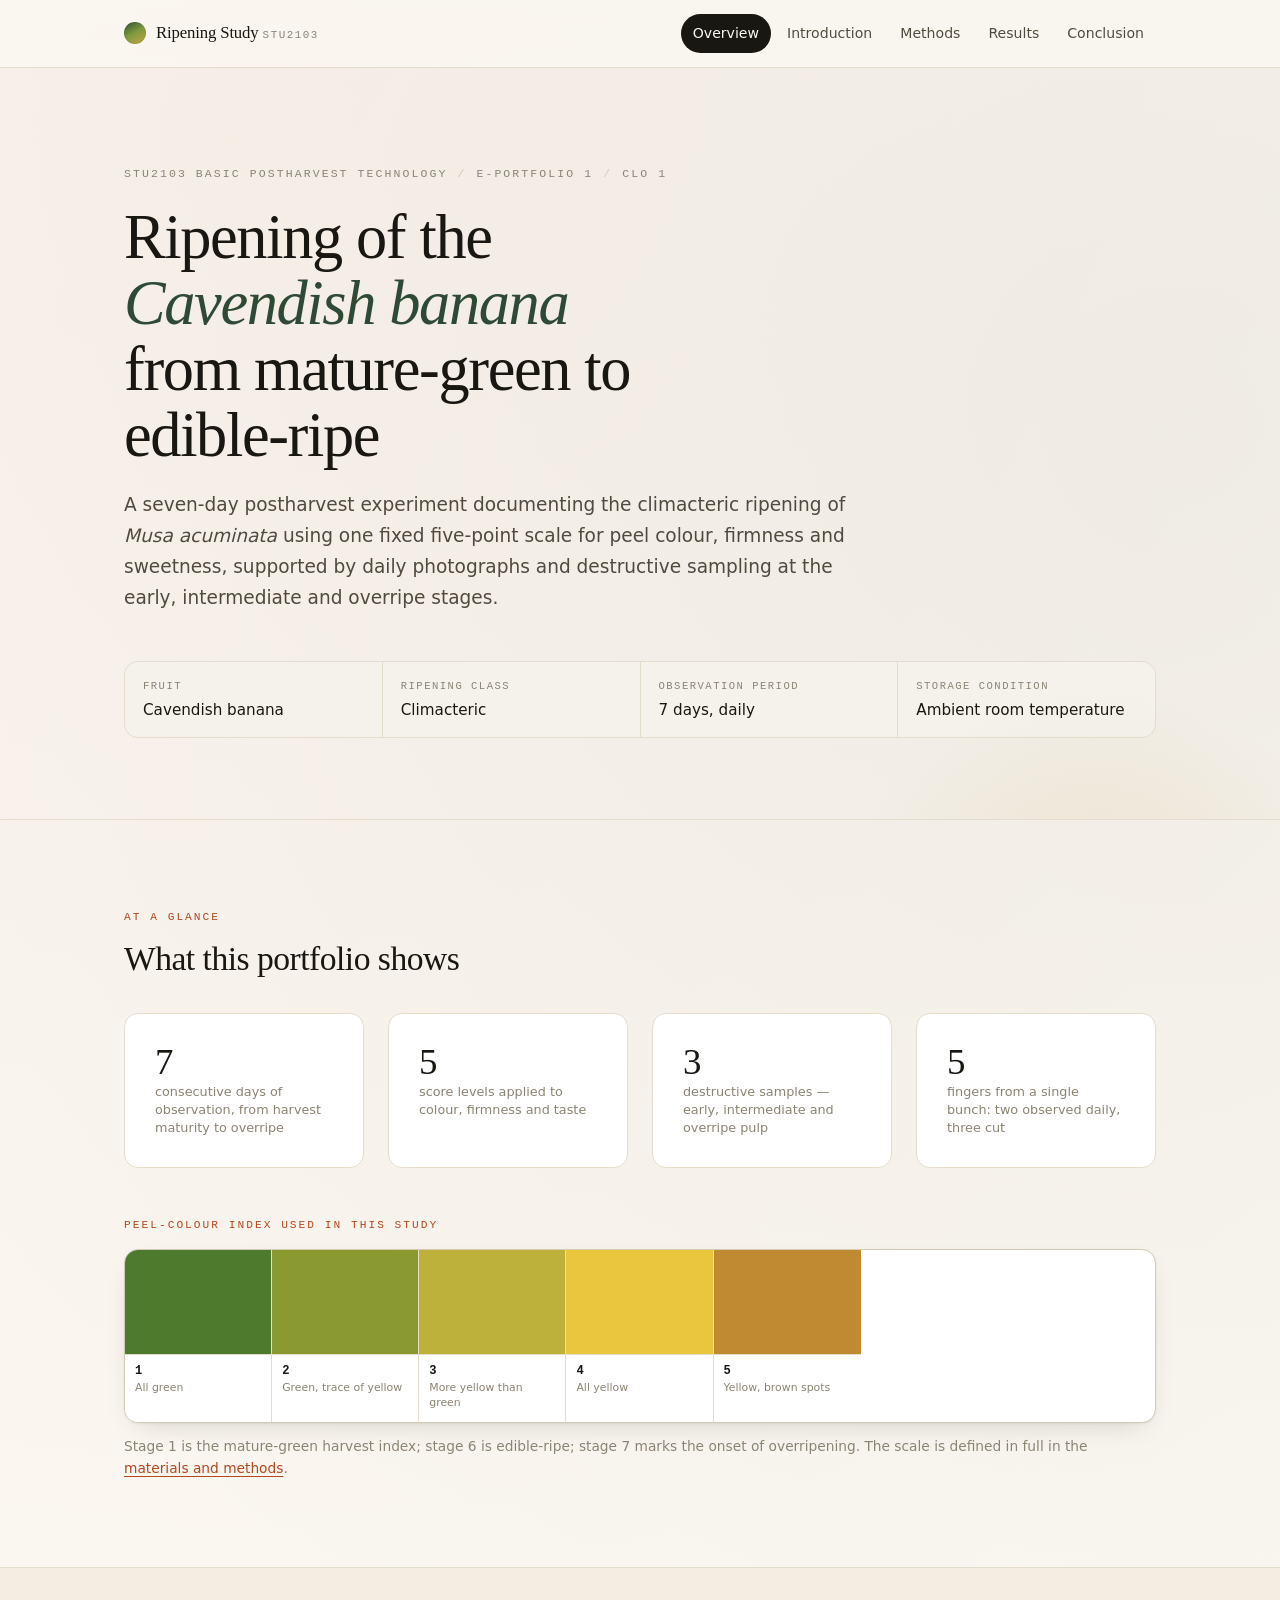
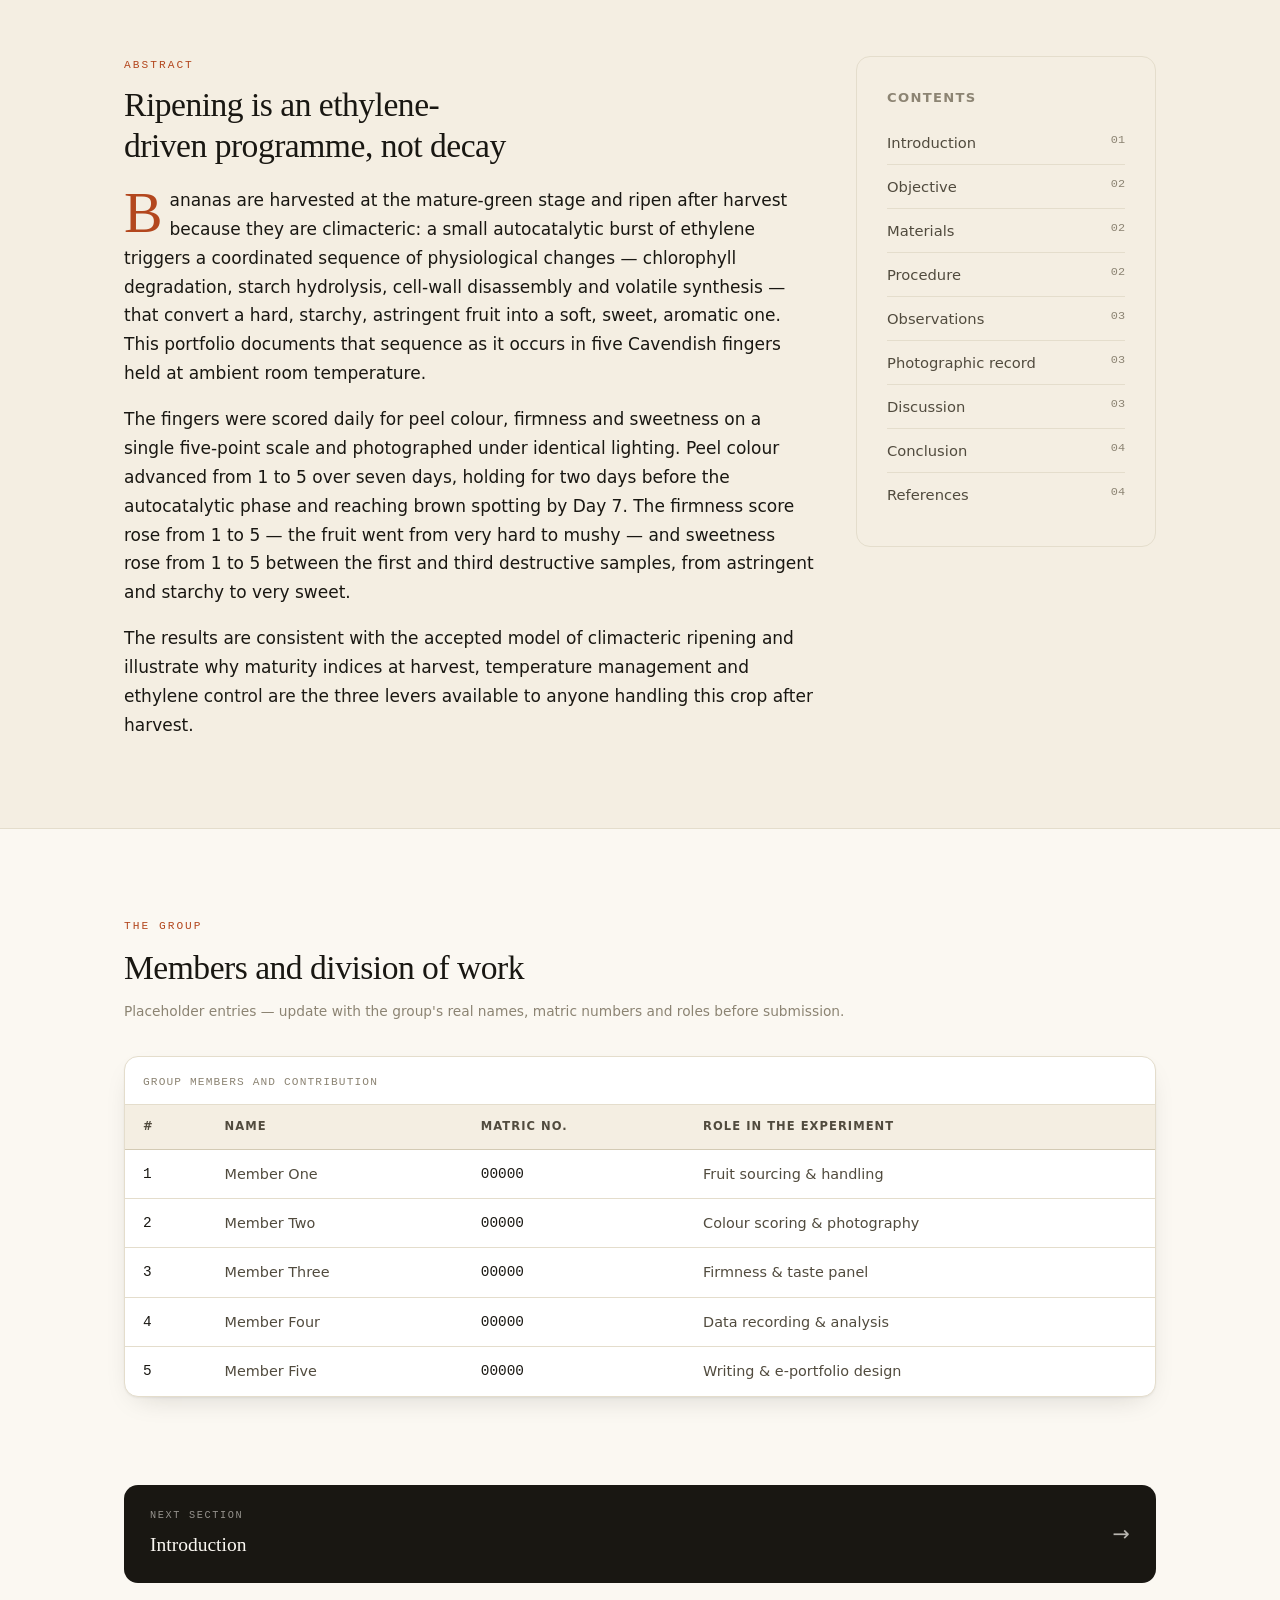
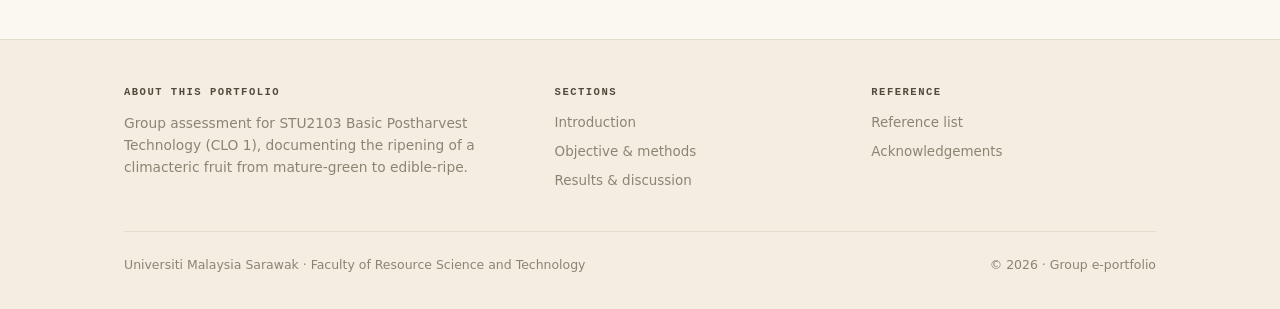
==== index.html @ 0355a532 "first commit" ====
<!DOCTYPE html>
<html lang="en">
<head>
  <meta charset="utf-8">
  <meta name="viewport" content="width=device-width, initial-scale=1">
  <title>Ripening of the Cavendish banana · STU2103 E-Portfolio</title>
  <meta name="description" content="E-Portfolio documenting the ripening of a climacteric fruit from mature-green to edible-ripe, STU2103 Basic Postharvest Technology.">

  <!-- Favicon (small inline illustration — safe to delete) -->
  <link rel="icon" href="assets/img/favicon.svg" type="image/svg+xml">

  <!-- Shared stylesheet. All colours/fonts are variables at the top of the file. -->
  <link rel="stylesheet" href="assets/css/style.css">
</head>

<!-- data-page="home" tells site.js which nav link to highlight -->
<body data-page="home">

  <!-- ======================================================================
       NAVIGATION — copy this block identically to every page.
       Only the <body data-page="..."> value changes per page.
       ==================================================================== -->
  <nav class="nav" aria-label="Main">
    <div class="nav__inner">
      <a class="brand" href="index.html">
        <span class="brand__mark" aria-hidden="true"></span>
        <span>Ripening Study <span class="brand__code">STU2103</span></span>
      </a>

      <button class="nav__toggle" type="button" aria-label="Toggle menu" aria-expanded="false">
        <span></span><span></span><span></span>
      </button>

      <ul class="nav__links">
        <li><a href="index.html"        data-page="home">Overview</a></li>
        <li><a href="introduction.html" data-page="introduction">Introduction</a></li>
        <li><a href="methods.html"      data-page="methods">Methods</a></li>
        <li><a href="results.html"      data-page="results">Results</a></li>
        <li><a href="conclusion.html"   data-page="conclusion">Conclusion</a></li>
      </ul>
    </div>
  </nav>

  <!-- ======================================================================
       HERO
       ==================================================================== -->
  <header class="hero">
    <div class="wrap">
      <p class="kicker">
        STU2103 Basic Postharvest Technology
        <span class="kicker__sep">/</span> E-Portfolio 1
        <span class="kicker__sep">/</span> CLO 1
      </p>

      <h1 class="display">
        Ripening of the <em>Cavendish banana</em> from
        <span style="white-space:nowrap">mature-green</span> to edible-ripe
      </h1>

      <p class="lede">
        A seven-day postharvest experiment documenting the climacteric ripening of
        <span class="sci" data-fill="fruit.scientific">Musa acuminata</span> using one fixed
        five-point scale for peel colour, firmness and sweetness, supported by daily photographs
        and destructive sampling at the early, intermediate and overripe stages.
      </p>

      <!-- Key facts. Values annotated with data-fill are pulled from data.js -->
      <dl class="meta-grid">
        <div>
          <dt>Fruit</dt>
          <dd data-fill="fruit.common">Cavendish banana</dd>
        </div>
        <div>
          <dt>Ripening class</dt>
          <dd data-fill="fruit.ripeningClass">Climacteric</dd>
        </div>
        <div>
          <dt>Observation period</dt>
          <dd><span data-fill="fruit.durationDays">7</span> days, daily</dd>
        </div>
        <div>
          <dt>Storage condition</dt>
          <dd data-fill="fruit.storage">Ambient room temperature</dd>
        </div>
      </dl>
    </div>
  </header>

  <main>

    <!-- ====================================================================
         AT A GLANCE
         ================================================================== -->
    <section class="section">
      <div class="wrap">
        <div class="section-head">
          <p class="eyebrow">At a glance</p>
          <h2 class="h2">What this portfolio shows</h2>
        </div>

        <div class="grid grid--4">
          <div class="card card--flat stat">
            <span class="stat__value" data-fill="fruit.durationDays">7</span>
            <span class="stat__label">consecutive days of observation, from harvest maturity to overripe</span>
          </div>
          <div class="card card--flat stat">
            <span class="stat__value">5</span>
            <span class="stat__label">score levels applied to colour, firmness and taste</span>
          </div>
          <div class="card card--flat stat">
            <span class="stat__value">3</span>
            <span class="stat__label">destructive samples — early, intermediate and overripe pulp</span>
          </div>
          <div class="card card--flat stat">
            <span class="stat__value">5</span>
            <span class="stat__label">fingers from a single bunch: two observed daily, three cut</span>
          </div>
        </div>

        <!-- Signature visual: the peel-colour progression ------------- -->
        <div style="margin-top:48px">
          <p class="eyebrow" style="margin-bottom:14px">Peel-colour index used in this study</p>
          <div data-render="spectrum"></div>
          <p class="small" style="margin-top:12px">
            Stage 1 is the mature-green harvest index; stage 6 is edible-ripe; stage 7 marks the
            onset of overripening. The scale is defined in full in the
            <a href="methods.html#scales">materials and methods</a>.
          </p>
        </div>
      </div>
    </section>

    <!-- ====================================================================
         ABSTRACT
         ================================================================== -->
    <section class="section section--band">
      <div class="wrap">
        <div class="grid grid--sidebar">
          <div class="prose">
            <p class="eyebrow">Abstract</p>
            <h2 class="h2" style="margin:10px 0 20px">Ripening is an ethylene-driven programme, not decay</h2>

            <p class="dropcap">
              Bananas are harvested at the mature-green stage and ripen after harvest because
              they are climacteric: a small autocatalytic burst of ethylene triggers a coordinated
              sequence of physiological changes — chlorophyll degradation, starch hydrolysis,
              cell-wall disassembly and volatile synthesis — that convert a hard, starchy,
              astringent fruit into a soft, sweet, aromatic one. This portfolio documents that
              sequence as it occurs in five Cavendish fingers held at ambient room temperature.
            </p>
            <p>
              The fingers were scored daily for peel colour, firmness and sweetness on a single
              five-point scale and photographed under identical lighting. Peel colour advanced from
              1 to 5 over seven days, holding for two days before the autocatalytic phase and
              reaching brown spotting by Day 7. The firmness score rose from 1 to 5 — the fruit
              went from very hard to mushy — and sweetness rose from 1 to 5 between the first and
              third destructive samples, from astringent and starchy to very sweet.
            </p>
            <p>
              The results are consistent with the accepted model of climacteric ripening and
              illustrate why maturity indices at harvest, temperature management and ethylene
              control are the three levers available to anyone handling this crop after harvest.
            </p>
          </div>

          <!-- Sidebar: contents ------------------------------------- -->
          <aside class="card card--tint" style="align-self:start">
            <h4 class="h4">Contents</h4>
            <ul class="toc">
              <li><a href="introduction.html">Introduction <span>01</span></a></li>
              <li><a href="methods.html#objective">Objective <span>02</span></a></li>
              <li><a href="methods.html#materials">Materials <span>02</span></a></li>
              <li><a href="methods.html#procedure">Procedure <span>02</span></a></li>
              <li><a href="results.html#observations">Observations <span>03</span></a></li>
              <li><a href="results.html#gallery">Photographic record <span>03</span></a></li>
              <li><a href="results.html#discussion">Discussion <span>03</span></a></li>
              <li><a href="conclusion.html">Conclusion <span>04</span></a></li>
              <li><a href="conclusion.html#references">References <span>04</span></a></li>
            </ul>
          </aside>
        </div>
      </div>
    </section>

    <!-- ====================================================================
         GROUP
         ================================================================== -->
    <section class="section" id="group">
      <div class="wrap">
        <div class="section-head">
          <p class="eyebrow">The group</p>
          <h2 class="h2">Members and division of work</h2>
          <p class="small">
            <!-- EDIT: replace names and matric numbers in assets/js/data.js → group -->
            Placeholder entries — update with the group's real names, matric numbers and roles
            before submission.
          </p>
        </div>
        <div data-render="group"></div>
      </div>
    </section>

    <!-- Next page link (rendered by site.js) -->
    <div class="wrap" style="padding-bottom:56px"><div data-render="next"></div></div>

  </main>

  <!-- ======================================================================
       FOOTER — copy identically to every page
       ==================================================================== -->
  <footer class="footer">
    <div class="wrap">
      <div class="footer__grid">
        <div>
          <h5>About this portfolio</h5>
          <p class="small" style="margin:0">
            Group assessment for STU2103 Basic Postharvest Technology (CLO 1), documenting the
            ripening of a climacteric fruit from mature-green to edible-ripe.
          </p>
        </div>
        <div>
          <h5>Sections</h5>
          <ul>
            <li><a href="introduction.html">Introduction</a></li>
            <li><a href="methods.html">Objective &amp; methods</a></li>
            <li><a href="results.html">Results &amp; discussion</a></li>
          </ul>
        </div>
        <div>
          <h5>Reference</h5>
          <ul>
            <li><a href="conclusion.html#references">Reference list</a></li>
            <li><a href="conclusion.html#acknowledgements">Acknowledgements</a></li>
          </ul>
        </div>
      </div>
      <div class="footer__base">
        <span>Universiti Malaysia Sarawak · Faculty of Resource Science and Technology</span>
        <span>© <span data-year>2026</span> · Group e-portfolio</span>
      </div>
    </div>
  </footer>

  <!-- data.js must load BEFORE site.js -->
  <script src="assets/js/data.js"></script>
  <script src="assets/js/site.js"></script>
</body>
</html>
---- assets/css/style.css ----
/* ============================================================================
   STU2103 BASIC POSTHARVEST TECHNOLOGY — E-PORTFOLIO 1
   Global stylesheet
   ----------------------------------------------------------------------------
   HOW THIS FILE IS ORGANISED
     1. Design tokens (colours, fonts, spacing)  <-- change colours here
     2. Base / reset
     3. Layout helpers (.wrap, .grid-*, .stack)
     4. Navigation
     5. Hero + page headers
     6. Sections & cards
     7. Typography helpers
     8. Tables
     9. Scales & swatches (colour-stage chart, firmness / taste scales)
    10. Figures & photo gallery
    11. Charts (SVG generated by assets/js/site.js)
    12. References
    13. Callouts, badges, misc
    14. Footer
    15. Responsive
    16. Print
   ----------------------------------------------------------------------------
   NOTE: Every visual value you are likely to want to change is a CSS variable
   in section 1. Avoid editing further down unless you know what you are doing.
   ============================================================================ */


/* ============================================================================
   1. DESIGN TOKENS
   ========================================================================== */
:root {
  /* --- Colours ------------------------------------------------------------ */
  --paper:      #FBF8F2;   /* page background (warm off-white)               */
  --paper-2:    #F4EEE2;   /* tinted band background                         */
  --card:       #FFFFFF;   /* card / panel background                        */
  --ink:        #191712;   /* main text                                      */
  --ink-2:      #514B3E;   /* secondary text                                 */
  --ink-3:      #8C8473;   /* captions, labels                               */
  --rule:       #E4DDCC;   /* hairlines / borders                            */
  --rule-2:     #D3CAB4;   /* stronger borders                               */
  --accent:     #B3471E;   /* primary accent — ripening persimmon            */
  --accent-soft:#F6E7DC;   /* accent tint                                    */
  --leaf:       #2F4A34;   /* secondary accent — deep leaf green             */
  --leaf-soft:  #E5EBE1;   /* leaf tint                                      */
  --gold:       #C8A44A;

  /* --- Typography -------------------------------------------------------- */
  --serif: "Iowan Old Style", "Palatino Linotype", Palatino, "Book Antiqua",
           Georgia, "Times New Roman", serif;
  --sans:  ui-sans-serif, system-ui, -apple-system, "Segoe UI", Roboto,
           "Helvetica Neue", Arial, sans-serif;
  --mono:  ui-monospace, "SFMono-Regular", Menlo, Consolas,
           "Liberation Mono", monospace;

  /* --- Metrics ----------------------------------------------------------- */
  --max: 1120px;           /* content width                                  */
  --radius: 14px;
  --radius-sm: 8px;
  --shadow: 0 1px 2px rgba(25,23,18,.05), 0 10px 28px -14px rgba(25,23,18,.22);
  --shadow-lg: 0 2px 4px rgba(25,23,18,.06), 0 24px 60px -24px rgba(25,23,18,.30);
  --nav-h: 68px;
}


/* ============================================================================
   2. BASE / RESET
   ========================================================================== */
*, *::before, *::after { box-sizing: border-box; }

html {
  scroll-behavior: smooth;
  scroll-padding-top: calc(var(--nav-h) + 24px);
  -webkit-text-size-adjust: 100%;
}

body {
  margin: 0;
  background-color: var(--paper);
  /* Faint paper grain — remove this line for a flat background. */
  background-image:
    radial-gradient(circle at 18% 0%, rgba(179,71,30,.045), transparent 55%),
    radial-gradient(circle at 92% 12%, rgba(47,74,52,.05), transparent 45%);
  background-repeat: no-repeat;
  color: var(--ink);
  font-family: var(--sans);
  font-size: 17px;
  line-height: 1.7;
  -webkit-font-smoothing: antialiased;
  text-rendering: optimizeLegibility;
}

img, svg, video { max-width: 100%; display: block; }
a { color: var(--accent); text-decoration-thickness: 1px; text-underline-offset: 3px; }
a:hover { color: var(--ink); }
::selection { background: var(--accent-soft); color: var(--ink); }

:focus-visible {
  outline: 2px solid var(--accent);
  outline-offset: 3px;
  border-radius: 4px;
}

hr {
  border: 0;
  border-top: 1px solid var(--rule);
  margin: 3rem 0;
}


/* ============================================================================
   3. LAYOUT HELPERS
   ========================================================================== */
.wrap {
  width: 100%;
  max-width: var(--max);
  margin-inline: auto;
  padding-inline: clamp(20px, 5vw, 44px);
}

.section { padding-block: clamp(52px, 7vw, 88px); }
.section--tight { padding-block: clamp(36px, 4vw, 56px); }
.section--band { background: var(--paper-2); border-block: 1px solid var(--rule); }
.section--flush-top { padding-top: 0; }

.grid { display: grid; gap: 24px; }
.grid--2 { grid-template-columns: repeat(2, minmax(0, 1fr)); }
.grid--3 { grid-template-columns: repeat(3, minmax(0, 1fr)); }
.grid--4 { grid-template-columns: repeat(4, minmax(0, 1fr)); }
.grid--sidebar { grid-template-columns: minmax(0, 1fr) 300px; gap: 40px; }

.stack > * + * { margin-top: 1.1rem; }
.stack-lg > * + * { margin-top: 2rem; }

.center { text-align: center; }
.mt-0 { margin-top: 0; }
.mb-0 { margin-bottom: 0; }


/* ============================================================================
   4. NAVIGATION
   ========================================================================== */
.nav {
  position: sticky;
  top: 0;
  z-index: 50;
  height: var(--nav-h);
  background: rgba(251,248,242,.82);
  -webkit-backdrop-filter: saturate(140%) blur(14px);
  backdrop-filter: saturate(140%) blur(14px);
  border-bottom: 1px solid var(--rule);
}

.nav__inner {
  max-width: var(--max);
  height: 100%;
  margin-inline: auto;
  padding-inline: clamp(20px, 5vw, 44px);
  display: flex;
  align-items: center;
  justify-content: space-between;
  gap: 24px;
}

/* Wordmark: "STU2103" in mono + a small dot, then the short title */
.brand {
  display: inline-flex;
  align-items: center;
  gap: 10px;
  font-family: var(--serif);
  font-size: 1.05rem;
  letter-spacing: -.01em;
  color: var(--ink);
  text-decoration: none;
  white-space: nowrap;
}
.brand:hover { color: var(--accent); }
.brand__mark {
  width: 22px; height: 22px;
  border-radius: 50%;
  background: linear-gradient(150deg, var(--leaf) 0%, #7C9A3E 48%, var(--gold) 100%);
  box-shadow: inset 0 0 0 1px rgba(0,0,0,.08);
  flex: 0 0 auto;
}
.brand__code {
  font-family: var(--mono);
  font-size: .68rem;
  letter-spacing: .14em;
  text-transform: uppercase;
  color: var(--ink-3);
}

.nav__links {
  display: flex;
  align-items: center;
  gap: 4px;
  list-style: none;
  margin: 0;
  padding: 0;
}
.nav__links a {
  display: inline-block;
  padding: 8px 12px;
  border-radius: 999px;
  font-size: .88rem;
  font-weight: 500;
  color: var(--ink-2);
  text-decoration: none;
  transition: background .18s ease, color .18s ease;
}
.nav__links a:hover { background: rgba(25,23,18,.055); color: var(--ink); }

/* Active page — set automatically by assets/js/site.js using <body data-page="…"> */
.nav__links a[aria-current="page"] {
  background: var(--ink);
  color: var(--paper);
}

.nav__toggle {
  display: none;
  appearance: none;
  background: none;
  border: 1px solid var(--rule-2);
  border-radius: 8px;
  padding: 8px 10px;
  cursor: pointer;
  color: var(--ink);
}
.nav__toggle span {
  display: block;
  width: 18px; height: 1.5px;
  background: currentColor;
  margin: 3.5px 0;
  transition: transform .2s ease, opacity .2s ease;
}


/* ============================================================================
   5. HERO + PAGE HEADERS
   ========================================================================== */
.hero {
  position: relative;
  padding-block: clamp(48px, 8vw, 96px) clamp(36px, 5vw, 64px);
  border-bottom: 1px solid var(--rule);
  overflow: hidden;
}

/* Soft coloured wash behind the hero — purely decorative */
.hero::after {
  content: "";
  position: absolute;
  inset: auto -10% -60% auto;
  width: 620px; height: 620px;
  background: radial-gradient(circle, rgba(200,164,74,.18), transparent 62%);
  pointer-events: none;
}

.kicker {
  font-family: var(--mono);
  font-size: .72rem;
  letter-spacing: .18em;
  text-transform: uppercase;
  color: var(--ink-3);
  margin: 0 0 20px;
  display: flex;
  flex-wrap: wrap;
  gap: 10px;
  align-items: center;
}
.kicker__sep { color: var(--rule-2); }

.display {
  font-family: var(--serif);
  font-weight: 400;
  font-size: clamp(2.1rem, 5.6vw, 3.9rem);
  line-height: 1.06;
  letter-spacing: -.022em;
  margin: 0 0 22px;
  max-width: 19ch;
  text-wrap: balance;
}
.display em { font-style: italic; color: var(--leaf); }

.lede {
  font-size: clamp(1rem, 1.6vw, 1.16rem);
  line-height: 1.66;
  color: var(--ink-2);
  max-width: 62ch;
  margin: 0;
}

/* Key/value strip under the hero title */
.meta-grid {
  display: grid;
  grid-template-columns: repeat(4, minmax(0, 1fr));
  gap: 1px;
  margin-top: clamp(32px, 4vw, 48px);
  background: var(--rule);
  border: 1px solid var(--rule);
  border-radius: var(--radius);
  overflow: hidden;
}
.meta-grid > div {
  background: rgba(255,255,255,.62);
  padding: 16px 18px;
}
.meta-grid dt {
  font-family: var(--mono);
  font-size: .66rem;
  letter-spacing: .14em;
  text-transform: uppercase;
  color: var(--ink-3);
  margin: 0 0 4px;
}
.meta-grid dd {
  margin: 0;
  font-size: .95rem;
  font-weight: 500;
  line-height: 1.35;
  color: var(--ink);
}

/* Compact header used by the inner pages */
.page-head {
  padding-block: clamp(40px, 6vw, 72px) clamp(28px, 3vw, 40px);
  border-bottom: 1px solid var(--rule);
}
.page-head .display {
  font-size: clamp(1.9rem, 4.4vw, 3rem);
  max-width: 24ch;
  margin-bottom: 16px;
}
.page-head__num {
  font-family: var(--mono);
  font-size: .72rem;
  letter-spacing: .16em;
  color: var(--accent);
  display: block;
  margin-bottom: 14px;
}


/* ============================================================================
   6. SECTIONS & CARDS
   ========================================================================== */
.section-head {
  display: grid;
  grid-template-columns: minmax(0, 1fr);
  gap: 12px;
  margin-bottom: 34px;
  max-width: 70ch;
}
.eyebrow {
  font-family: var(--mono);
  font-size: .7rem;
  letter-spacing: .18em;
  text-transform: uppercase;
  color: var(--accent);
  margin: 0;
}

h2.h2 {
  font-family: var(--serif);
  font-weight: 400;
  font-size: clamp(1.5rem, 3vw, 2.1rem);
  line-height: 1.2;
  letter-spacing: -.015em;
  margin: 0;
  text-wrap: balance;
}
h3.h3 {
  font-family: var(--serif);
  font-weight: 400;
  font-size: clamp(1.15rem, 2vw, 1.35rem);
  line-height: 1.3;
  letter-spacing: -.01em;
  margin: 0 0 .6rem;
}
h4.h4 {
  font-family: var(--sans);
  font-size: .82rem;
  font-weight: 600;
  letter-spacing: .1em;
  text-transform: uppercase;
  color: var(--ink-3);
  margin: 0 0 .7rem;
}

.card {
  background: var(--card);
  border: 1px solid var(--rule);
  border-radius: var(--radius);
  padding: clamp(20px, 2.6vw, 30px);
  box-shadow: var(--shadow);
}
.card--flat { box-shadow: none; }
.card--tint { background: var(--paper-2); box-shadow: none; }
.card > :last-child { margin-bottom: 0; }

.card__num {
  font-family: var(--mono);
  font-size: .68rem;
  letter-spacing: .14em;
  color: var(--ink-3);
  display: block;
  margin-bottom: 12px;
}

/* Small stat block */
.stat {
  display: flex;
  flex-direction: column;
  gap: 2px;
}
.stat__value {
  font-family: var(--serif);
  font-size: clamp(1.7rem, 3.4vw, 2.3rem);
  line-height: 1;
  letter-spacing: -.02em;
  color: var(--ink);
}
.stat__label {
  font-size: .8rem;
  color: var(--ink-3);
  line-height: 1.4;
}

/* Bulleted list with a custom marker */
.list {
  list-style: none;
  margin: 0;
  padding: 0;
}
.list > li {
  position: relative;
  padding-left: 22px;
  margin-bottom: .65rem;
  color: var(--ink-2);
}
.list > li::before {
  content: "";
  position: absolute;
  left: 2px;
  top: .72em;
  width: 6px; height: 6px;
  border-radius: 50%;
  background: var(--accent);
  opacity: .75;
}
.list > li:last-child { margin-bottom: 0; }
.list strong { color: var(--ink); }

/* Numbered procedure steps */
.steps {
  list-style: none;
  counter-reset: step;
  margin: 0;
  padding: 0;
}
.steps > li {
  counter-increment: step;
  position: relative;
  padding-left: 46px;
  padding-bottom: 22px;
  border-left: 1px solid var(--rule);
  margin-left: 15px;
}
.steps > li::before {
  content: counter(step, decimal-leading-zero);
  position: absolute;
  left: -15px;
  top: -2px;
  width: 30px; height: 30px;
  display: grid;
  place-items: center;
  border-radius: 50%;
  background: var(--paper);
  border: 1px solid var(--rule-2);
  font-family: var(--mono);
  font-size: .66rem;
  color: var(--ink-2);
}
.steps > li:last-child { border-left-color: transparent; padding-bottom: 0; }
.steps > li > strong { display: block; color: var(--ink); margin-bottom: 2px; }
.steps > li > p { margin: 0; color: var(--ink-2); }


/* ============================================================================
   7. TYPOGRAPHY HELPERS
   ========================================================================== */
p { margin: 0 0 1.05rem; }
p:last-child { margin-bottom: 0; }

.prose { max-width: 68ch; }
.prose p + h3, .prose ul + h3, .prose p + h4 { margin-top: 2rem; }
.prose h3 { margin-top: 2.2rem; }

.small { font-size: .86rem; color: var(--ink-3); line-height: 1.6; }
.mono {
  font-family: var(--mono);
  font-size: .82em;
  letter-spacing: .02em;
}
.sci { font-style: italic; }
mark {
  background: var(--accent-soft);
  color: inherit;
  padding: 0 .25em;
  border-radius: 3px;
}

/* Drop cap for the abstract / opening paragraph */
.dropcap::first-letter {
  float: left;
  font-family: var(--serif);
  font-size: 3.4em;
  line-height: .82;
  padding: .06em .12em 0 0;
  color: var(--accent);
}


/* ============================================================================
   8. TABLES
   ========================================================================== */
.table-wrap {
  overflow-x: auto;
  border: 1px solid var(--rule);
  border-radius: var(--radius);
  background: var(--card);
  box-shadow: var(--shadow);
}

table.data {
  width: 100%;
  border-collapse: collapse;
  font-size: .9rem;
  min-width: 640px; /* keeps columns readable; wrapper scrolls on mobile */
}

table.data caption {
  caption-side: top;
  text-align: left;
  padding: 16px 18px 12px;
  font-family: var(--mono);
  font-size: .7rem;
  letter-spacing: .1em;
  text-transform: uppercase;
  color: var(--ink-3);
  border-bottom: 1px solid var(--rule);
}

table.data thead th {
  text-align: left;
  font-family: var(--sans);
  font-size: .72rem;
  font-weight: 600;
  letter-spacing: .09em;
  text-transform: uppercase;
  color: var(--ink-2);
  background: var(--paper-2);
  padding: 12px 16px;
  border-bottom: 1px solid var(--rule-2);
  white-space: nowrap;
  vertical-align: bottom;
}

table.data tbody td {
  padding: 12px 16px;
  border-bottom: 1px solid var(--rule);
  color: var(--ink-2);
  vertical-align: top;
}
table.data tbody tr:last-child td { border-bottom: 0; }
table.data tbody tr:hover td { background: rgba(179,71,30,.035); }

table.data td:first-child,
table.data th:first-child { padding-left: 18px; }
table.data td:last-child,
table.data th:last-child { padding-right: 18px; }

table.data .num {
  font-family: var(--mono);
  font-variant-numeric: tabular-nums;
  color: var(--ink);
  white-space: nowrap;
}
table.data .nowrap { white-space: nowrap; }
table.data tbody tr.is-key td { background: var(--leaf-soft); }

/* Inline colour chip used inside table cells */
.chip {
  display: inline-block;
  width: 11px; height: 11px;
  border-radius: 50%;
  margin-right: 7px;
  vertical-align: -1px;
  box-shadow: inset 0 0 0 1px rgba(0,0,0,.14);
}


/* ============================================================================
   9. SCALES & SWATCHES
   ========================================================================== */

/* --- Peel colour spectrum strip (signature element) --------------------- */
.spectrum {
  display: grid;
  grid-template-columns: repeat(7, 1fr);
  border-radius: var(--radius);
  overflow: hidden;
  border: 1px solid var(--rule-2);
  background: var(--card);
  box-shadow: var(--shadow);
}
.spectrum__cell {
  display: flex;
  flex-direction: column;
  background: var(--card);
  border-right: 1px solid var(--rule);
}
.spectrum__cell:last-child { border-right: 0; }

/* The colour block sits above the caption so the text is always legible,
   even on the dark green end of the scale. */
.spectrum__swatch {
  height: clamp(62px, 8.5vw, 104px);
  background: var(--c, #ccc);
}
.spectrum__meta {
  padding: 10px 10px 12px;
  border-top: 1px solid var(--rule);
}
.spectrum__meta b {
  display: block;
  font-family: var(--mono);
  font-size: .76rem;
  font-weight: 600;
  color: var(--ink);
  line-height: 1;
  margin-bottom: 4px;
}
.spectrum__meta span {
  display: block;
  font-size: .68rem;
  line-height: 1.35;
  color: var(--ink-3);
}

/* --- Generic score scale list ------------------------------------------ */
.scale {
  list-style: none;
  margin: 0;
  padding: 0;
  border-top: 1px solid var(--rule);
}
.scale > li {
  display: grid;
  grid-template-columns: 44px 1fr;
  gap: 16px;
  align-items: start;
  padding: 12px 0;
  border-bottom: 1px solid var(--rule);
  font-size: .92rem;
  color: var(--ink-2);
}
.scale > li > b {
  font-family: var(--mono);
  font-size: .82rem;
  color: var(--ink);
  padding-top: 1px;
}
.scale > li > span strong { color: var(--ink); }

/* Dots that visualise a 1–5 score (used in the gallery / tables) */
.dots { display: inline-flex; gap: 3px; vertical-align: middle; }
.dots i {
  width: 6px; height: 6px;
  border-radius: 50%;
  background: var(--rule-2);
  display: block;
}
.dots i.on { background: var(--accent); }


/* ============================================================================
   10. FIGURES & PHOTO GALLERY
   ========================================================================== */
figure { margin: 0; }

.figure {
  background: var(--card);
  border: 1px solid var(--rule);
  border-radius: var(--radius);
  overflow: hidden;
  box-shadow: var(--shadow);
}
.figure__frame {
  position: relative;
  aspect-ratio: 4 / 3;
  background:
    linear-gradient(0deg, rgba(25,23,18,.03), rgba(25,23,18,.03)),
    repeating-linear-gradient(45deg, #F7F2E7 0 10px, #F2ECDE 10px 20px);
  display: grid;
  place-items: center;
  overflow: hidden;
}
.figure__frame img {
  width: 100%; height: 100%;
  object-fit: cover;
}
/* Small label pinned to the top-left of every photo: DAY / DATE / STAGE */
.figure__tag {
  position: absolute;
  top: 10px; left: 10px;
  display: inline-flex;
  align-items: center;
  gap: 7px;
  padding: 5px 9px;
  border-radius: 6px;
  background: rgba(251,248,242,.92);
  border: 1px solid rgba(25,23,18,.10);
  -webkit-backdrop-filter: blur(6px);
  backdrop-filter: blur(6px);
  font-family: var(--mono);
  font-size: .62rem;
  letter-spacing: .07em;
  text-transform: uppercase;
  color: var(--ink-2);
  z-index: 2;
}
.figure__tag b { color: var(--accent); }

.figure figcaption {
  padding: 12px 15px 14px;
  border-top: 1px solid var(--rule);
  font-size: .8rem;
  line-height: 1.5;
  color: var(--ink-3);
}
.figure figcaption b {
  display: block;
  font-family: var(--mono);
  font-size: .66rem;
  letter-spacing: .09em;
  text-transform: uppercase;
  color: var(--ink);
  margin-bottom: 2px;
}

/* --- Gallery grid ------------------------------------------------------- */
.gallery {
  display: grid;
  grid-template-columns: repeat(3, minmax(0, 1fr));
  gap: 20px;
}
.gallery--wide { grid-template-columns: repeat(2, minmax(0, 1fr)); }

/* Filter chips above the gallery */
.filters {
  display: flex;
  flex-wrap: wrap;
  gap: 8px;
  margin-bottom: 22px;
}
.filter {
  appearance: none;
  cursor: pointer;
  border: 1px solid var(--rule-2);
  background: transparent;
  color: var(--ink-2);
  border-radius: 999px;
  padding: 7px 15px;
  font-family: var(--sans);
  font-size: .82rem;
  transition: all .16s ease;
}
.filter:hover { border-color: var(--ink-3); color: var(--ink); }
.filter[aria-pressed="true"] {
  background: var(--ink);
  border-color: var(--ink);
  color: var(--paper);
}

/* --- Inline generated placeholder (used when a photo file is missing) ---- */
.placeholder {
  width: 100%; height: 100%;
  display: grid;
  place-content: center;
  text-align: center;
  gap: 6px;
  padding: 20px;
  color: var(--ink-3);
}
.placeholder svg { margin: 0 auto 4px; opacity: .5; }
.placeholder strong {
  font-family: var(--mono);
  font-size: .74rem;
  letter-spacing: .12em;
  text-transform: uppercase;
  color: var(--ink-2);
}
.placeholder span { font-size: .74rem; line-height: 1.45; max-width: 26ch; }
.placeholder code {
  font-family: var(--mono);
  font-size: .68rem;
  color: var(--accent);
  word-break: break-all;
}


/* ============================================================================
   11. CHARTS (SVG built by site.js)
   ========================================================================== */
.chart-card {
  background: var(--card);
  border: 1px solid var(--rule);
  border-radius: var(--radius);
  padding: clamp(18px, 2.4vw, 26px);
  box-shadow: var(--shadow);
}
.chart-card__head {
  display: flex;
  flex-wrap: wrap;
  align-items: baseline;
  justify-content: space-between;
  gap: 10px;
  margin-bottom: 6px;
}
.chart-card__title {
  font-family: var(--serif);
  font-size: 1.08rem;
  letter-spacing: -.01em;
  margin: 0;
}
.chart-card__note { font-size: .78rem; color: var(--ink-3); }

.chart { width: 100%; height: auto; overflow: visible; }
.chart text {
  font-family: var(--mono);
  font-size: 11px;
  fill: var(--ink-3);
}
.chart .grid-line { stroke: var(--rule); stroke-width: 1; }
.chart .axis-line { stroke: var(--rule-2); stroke-width: 1; }
.chart .series-line { fill: none; stroke-width: 2.25; stroke-linecap: round; stroke-linejoin: round; }
.chart .series-dot { stroke: #fff; stroke-width: 1.5; }
.chart .axis-title {
  font-family: var(--sans);
  font-size: 10.5px;
  letter-spacing: .1em;
  text-transform: uppercase;
  fill: var(--ink-3);
}
.chart .annotation { font-family: var(--sans); font-size: 11px; fill: var(--ink-2); }

.legend {
  display: flex;
  flex-wrap: wrap;
  gap: 18px;
  margin-top: 14px;
  padding-top: 12px;
  border-top: 1px solid var(--rule);
  font-size: .8rem;
  color: var(--ink-2);
}
.legend span { display: inline-flex; align-items: center; gap: 7px; }
.legend i {
  width: 16px; height: 3px;
  border-radius: 2px;
  background: var(--accent);
  display: block;
}


/* ============================================================================
   12. REFERENCES
   ========================================================================== */
.refs {
  list-style: none;
  counter-reset: ref;
  margin: 0;
  padding: 0;
}
.refs > li {
  counter-increment: ref;
  position: relative;
  padding: 16px 0 16px 46px;
  border-bottom: 1px solid var(--rule);
  font-size: .93rem;
  line-height: 1.62;
  color: var(--ink-2);
  text-indent: 0;
}
.refs > li::before {
  content: "[" counter(ref) "]";
  position: absolute;
  left: 0;
  top: 16px;
  font-family: var(--mono);
  font-size: .78rem;
  color: var(--accent);
}
.refs > li:last-child { border-bottom: 0; }
.refs .ref-title { color: var(--ink); }
.refs .ref-meta { font-style: italic; }
.refs a { word-break: break-word; }

.badge {
  display: inline-block;
  margin-left: 6px;
  padding: 1px 7px;
  border-radius: 999px;
  font-family: var(--mono);
  font-size: .6rem;
  letter-spacing: .08em;
  text-transform: uppercase;
  vertical-align: 2px;
  background: var(--leaf-soft);
  color: var(--leaf);
  border: 1px solid rgba(47,74,52,.18);
}
.badge--data { background: var(--accent-soft); color: var(--accent); border-color: rgba(179,71,30,.2); }
.badge--book { background: #F6EFD9; color: #7A5F16; border-color: rgba(122,95,22,.2); }


/* ============================================================================
   13. CALLOUTS, BADGES, MISC
   ========================================================================== */
.callout {
  display: grid;
  grid-template-columns: 3px 1fr;
  gap: 18px;
  background: var(--card);
  border: 1px solid var(--rule);
  border-radius: var(--radius);
  padding: 20px 22px 20px 20px;
  box-shadow: var(--shadow);
}
.callout::before {
  content: "";
  border-radius: 3px;
  background: var(--accent);
}
.callout--leaf::before { background: var(--leaf); }
.callout__label {
  font-family: var(--mono);
  font-size: .66rem;
  letter-spacing: .14em;
  text-transform: uppercase;
  color: var(--accent);
  margin: 0 0 6px;
}
.callout--leaf .callout__label { color: var(--leaf); }
.callout p { font-size: .93rem; color: var(--ink-2); margin: 0; }

/* "Next page" card at the bottom of each page */
.next {
  display: flex;
  align-items: center;
  justify-content: space-between;
  gap: 20px;
  padding: 22px 26px;
  background: var(--ink);
  color: var(--paper);
  border-radius: var(--radius);
  text-decoration: none;
  transition: transform .18s ease, box-shadow .18s ease;
}
.next:hover {
  color: var(--paper);
  transform: translateY(-2px);
  box-shadow: var(--shadow-lg);
}
.next__label {
  font-family: var(--mono);
  font-size: .64rem;
  letter-spacing: .16em;
  text-transform: uppercase;
  color: rgba(251,248,242,.55);
  display: block;
  margin-bottom: 4px;
}
.next__title { font-family: var(--serif); font-size: 1.22rem; }
.next__arrow { font-size: 1.3rem; opacity: .7; }

/* Anchor list / table of contents */
.toc {
  list-style: none;
  margin: 0;
  padding: 0;
  font-size: .92rem;
}
.toc li { border-bottom: 1px solid var(--rule); }
.toc li:last-child { border-bottom: 0; }
.toc a {
  display: flex;
  justify-content: space-between;
  gap: 12px;
  padding: 9px 0;
  color: var(--ink-2);
  text-decoration: none;
}
.toc a:hover { color: var(--accent); }
.toc a span { font-family: var(--mono); font-size: .74rem; color: var(--ink-3); }


/* ============================================================================
   14. FOOTER
   ========================================================================== */
.footer {
  border-top: 1px solid var(--rule);
  background: var(--paper-2);
  padding-block: 44px 34px;
  font-size: .84rem;
  color: var(--ink-3);
}
.footer__grid {
  display: grid;
  grid-template-columns: 1.4fr 1fr 1fr;
  gap: 32px;
  margin-bottom: 32px;
}
.footer h5 {
  font-family: var(--mono);
  font-size: .66rem;
  letter-spacing: .14em;
  text-transform: uppercase;
  color: var(--ink-2);
  margin: 0 0 10px;
}
.footer ul { list-style: none; margin: 0; padding: 0; }
.footer li { margin-bottom: 6px; }
.footer a { color: var(--ink-3); text-decoration: none; }
.footer a:hover { color: var(--accent); }
.footer__base {
  display: flex;
  flex-wrap: wrap;
  justify-content: space-between;
  gap: 12px;
  padding-top: 22px;
  border-top: 1px solid var(--rule);
  font-size: .78rem;
}


/* ============================================================================
   15. RESPONSIVE
   ========================================================================== */
@media (max-width: 940px) {
  .grid--sidebar { grid-template-columns: minmax(0, 1fr); }
  .grid--4 { grid-template-columns: repeat(2, minmax(0, 1fr)); }
  .meta-grid { grid-template-columns: repeat(2, minmax(0, 1fr)); }
  .gallery { grid-template-columns: repeat(2, minmax(0, 1fr)); }
  .footer__grid { grid-template-columns: 1fr 1fr; }
}

@media (max-width: 760px) {
  body { font-size: 16px; }
  .spectrum__swatch { height: 56px; }
  .spectrum__meta { padding: 7px 6px 9px; }
  .spectrum__meta span { font-size: .6rem; }

  .nav__toggle { display: block; }
  .nav__links {
    position: fixed;
    inset: var(--nav-h) 0 auto 0;
    flex-direction: column;
    align-items: stretch;
    gap: 0;
    background: var(--paper);
    border-bottom: 1px solid var(--rule);
    padding: 10px 20px 18px;
    box-shadow: var(--shadow);
    transform: translateY(-8px);
    opacity: 0;
    pointer-events: none;
    transition: opacity .18s ease, transform .18s ease;
  }
  .nav__links.is-open {
    opacity: 1;
    transform: none;
    pointer-events: auto;
  }
  .nav__links a { padding: 12px; border-radius: 8px; font-size: .95rem; }

  .grid--2, .grid--3, .grid--4 { grid-template-columns: minmax(0, 1fr); }
  .gallery, .gallery--wide { grid-template-columns: minmax(0, 1fr); }
  .footer__grid { grid-template-columns: 1fr; }
  .spectrum__cell { aspect-ratio: 1 / 1.4; padding: 7px; }
  .spectrum__cell span { font-size: .55rem; }
  .next { flex-direction: column; align-items: flex-start; }
}

@media (max-width: 460px) {
  .meta-grid { grid-template-columns: 1fr; }
  /* Keep all seven stages: the strip scrolls horizontally instead of hiding cells */
  .spectrum {
    grid-template-columns: repeat(7, minmax(62px, 1fr));
    overflow-x: auto;
    border-radius: var(--radius-sm);
  }
}


/* ============================================================================
   16. PRINT — clean A4 output if the marker prints the portfolio
   ========================================================================== */
@media print {
  :root { --shadow: none; --shadow-lg: none; }
  body { background: #fff; font-size: 10.5pt; }
  .nav, .filters, .next, .hero::after { display: none !important; }
  .section { padding-block: 18pt; }
  .card, .figure, .table-wrap, .chart-card { box-shadow: none; break-inside: avoid; }
  figure, table, .callout { break-inside: avoid; }
  a { color: var(--ink); text-decoration: none; }
  .footer { background: #fff; }
}


/* ============================================================================
   MOTION — respects the user's reduced-motion preference
   ========================================================================== */
@media (prefers-reduced-motion: reduce) {
  html { scroll-behavior: auto; }
  *, *::before, *::after {
    animation-duration: .001ms !important;
    transition-duration: .001ms !important;
  }
}
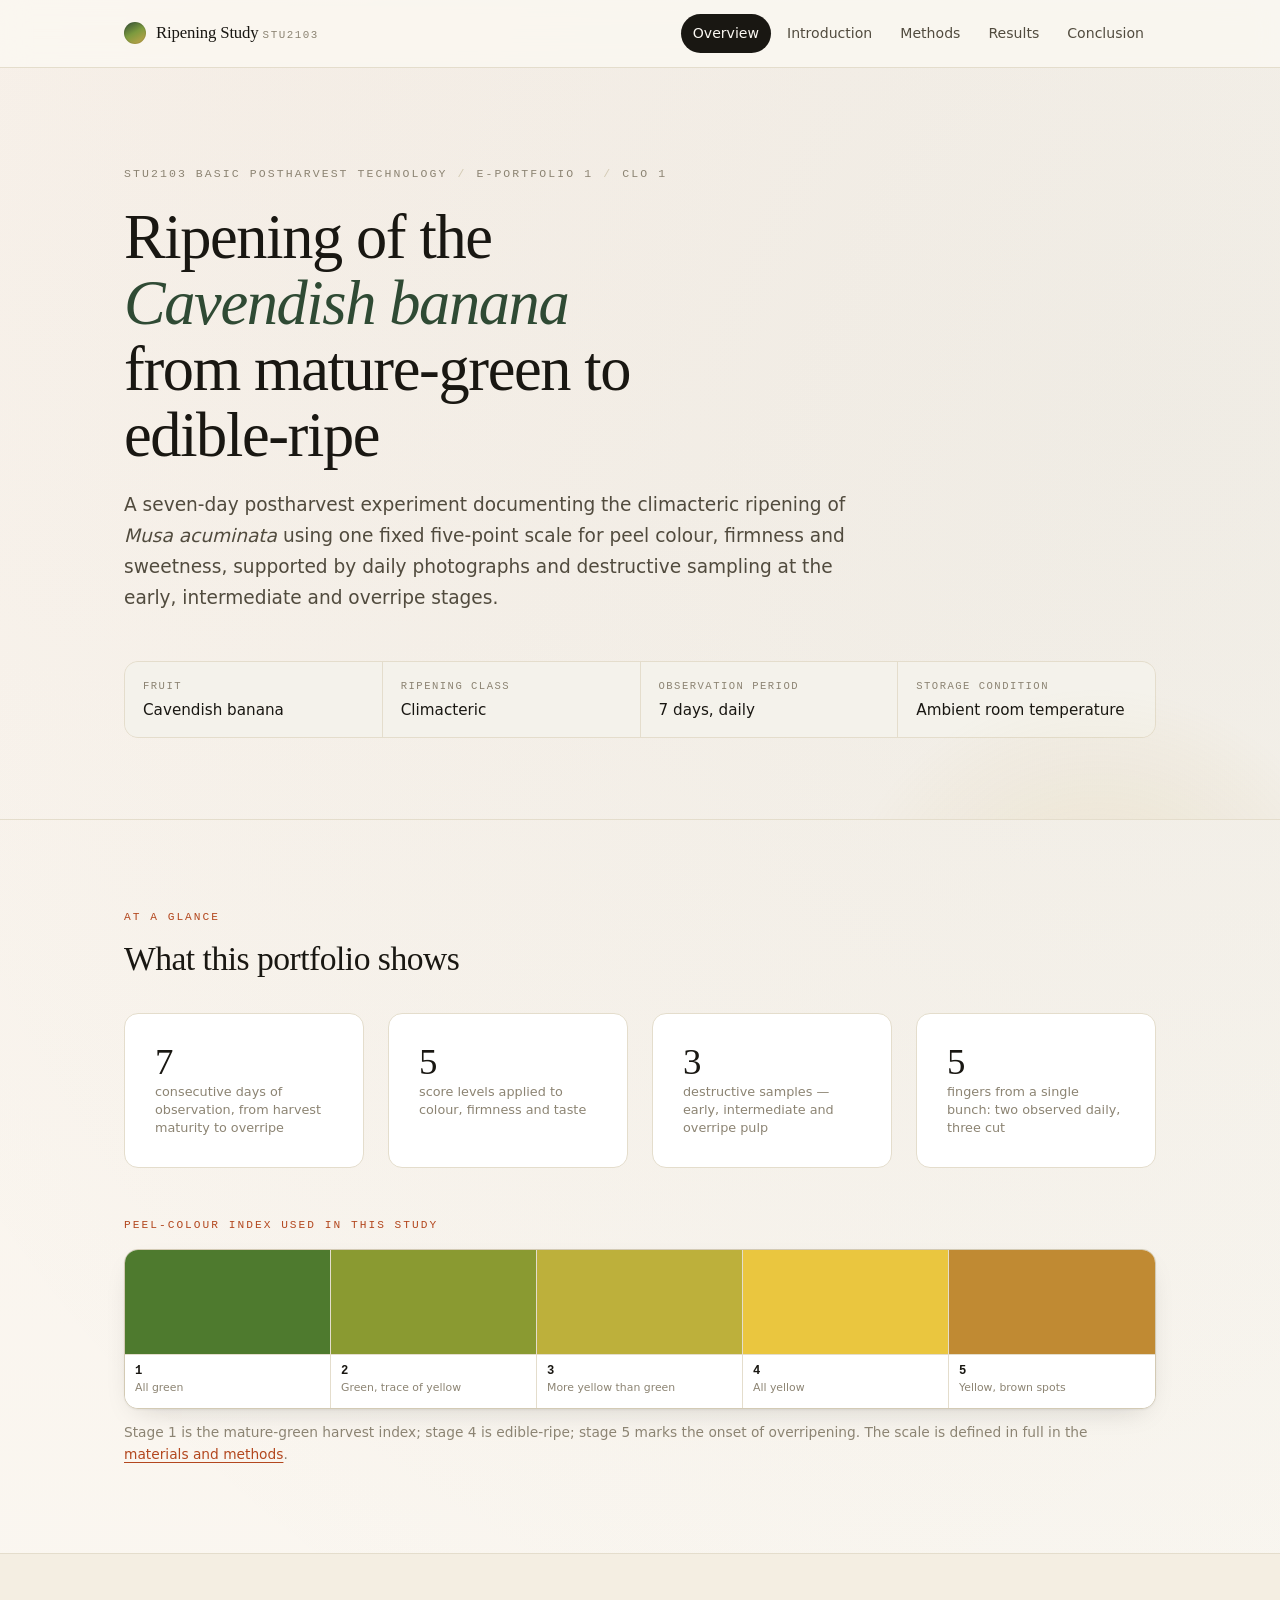
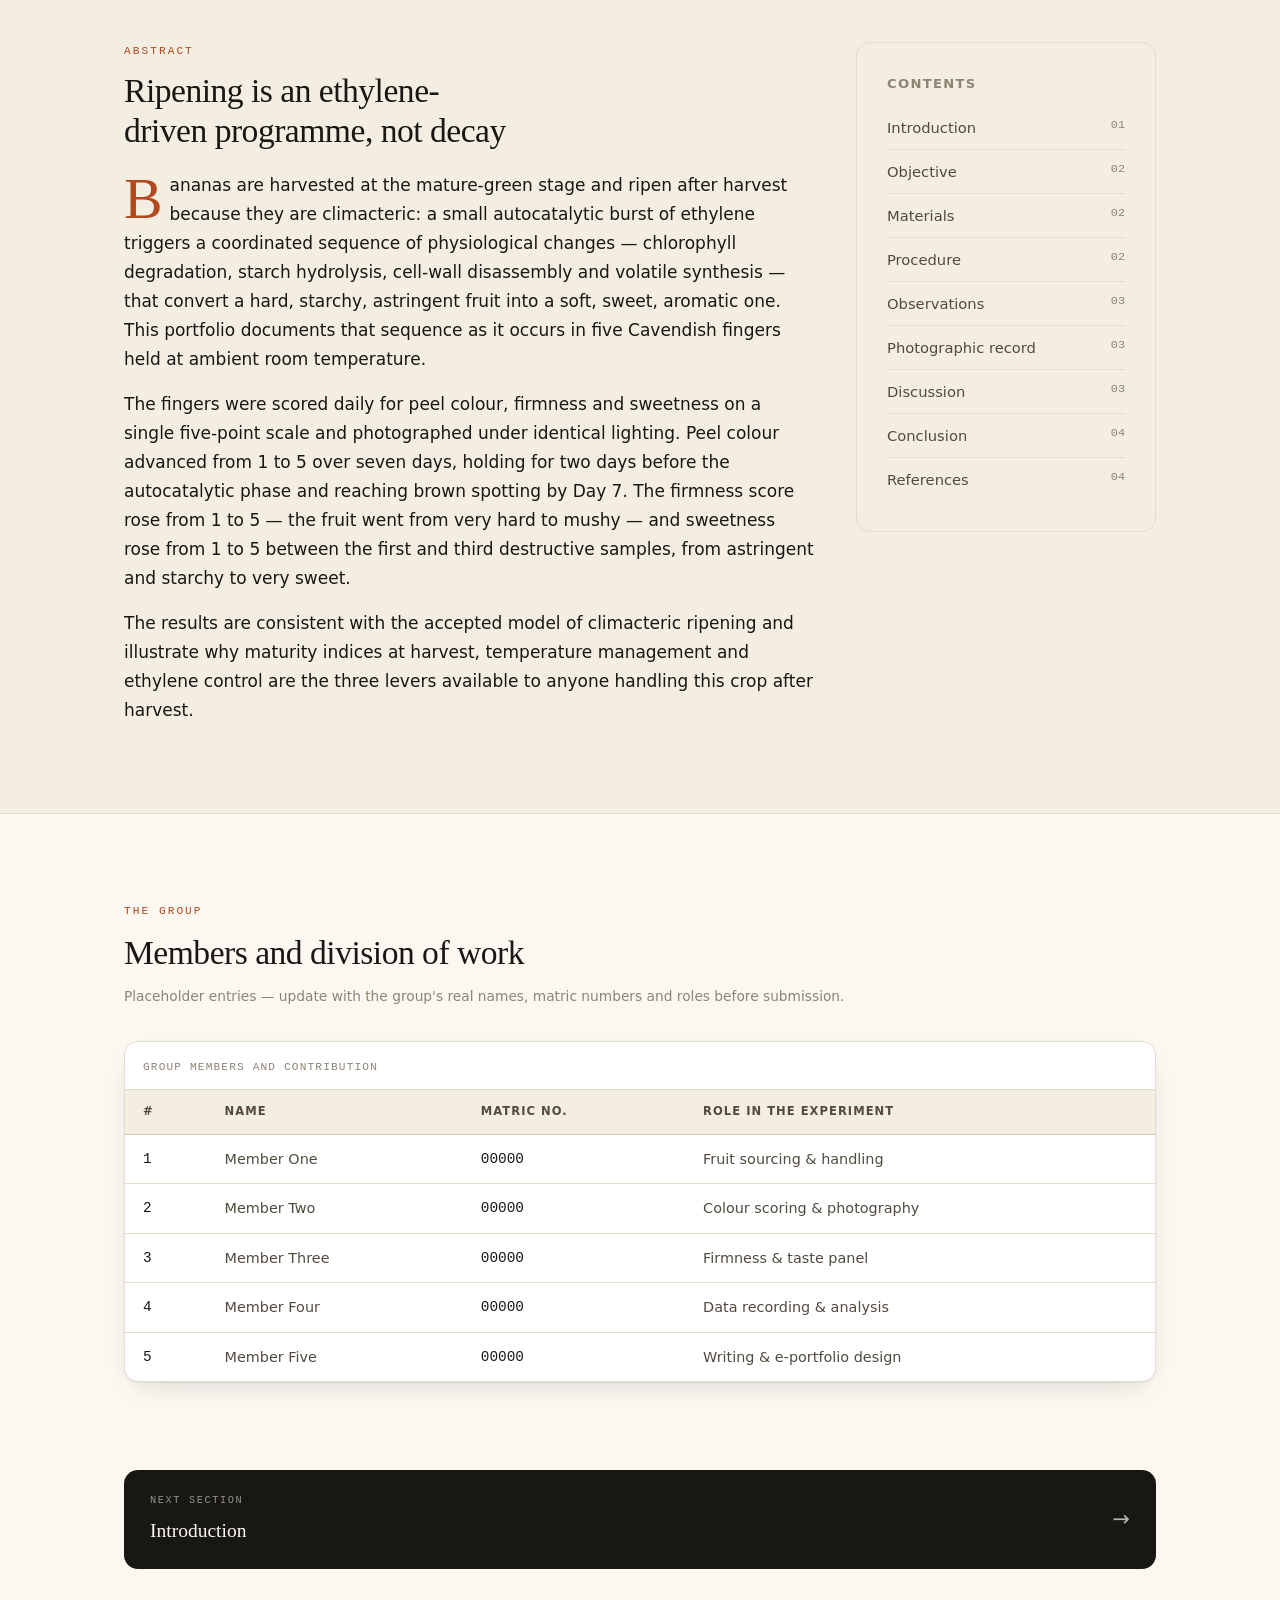
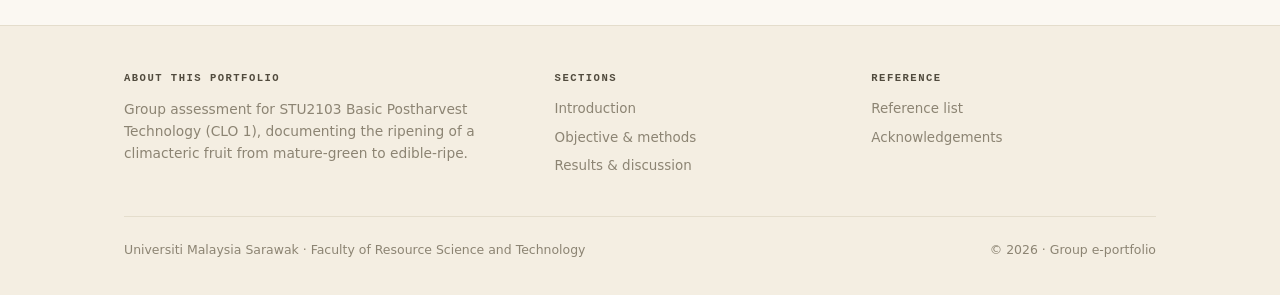
==== commit 25606a6e: "added animations, updated content on results." ====
--- a/index.html
+++ b/index.html
@@ -10,6 +10,10 @@
   <link rel="icon" href="assets/img/favicon.svg" type="image/svg+xml">
 
   <!-- Shared stylesheet. All colours/fonts are variables at the top of the file. -->
+  <!-- Marks the document as JS-enabled so the scroll-reveal animation can start
+       from a hidden state. Remove this line and everything simply stays visible. -->
+  <script>document.documentElement.classList.add('js');</script>
+
   <link rel="stylesheet" href="assets/css/style.css">
 </head>
 
@@ -122,7 +126,7 @@
           <p class="eyebrow" style="margin-bottom:14px">Peel-colour index used in this study</p>
           <div data-render="spectrum"></div>
           <p class="small" style="margin-top:12px">
-            Stage 1 is the mature-green harvest index; stage 6 is edible-ripe; stage 7 marks the
+            Stage 1 is the mature-green harvest index; stage 4 is edible-ripe; stage 5 marks the
             onset of overripening. The scale is defined in full in the
             <a href="methods.html#scales">materials and methods</a>.
           </p>
--- a/assets/css/style.css
+++ b/assets/css/style.css
@@ -605,7 +605,8 @@
 /* --- Peel colour spectrum strip (signature element) --------------------- */
 .spectrum {
   display: grid;
-  grid-template-columns: repeat(7, 1fr);
+  /* --cols is set from data.js by site.js, so the strip always has one cell per stage */
+  grid-template-columns: repeat(var(--cols, 5), 1fr);
   border-radius: var(--radius);
   overflow: hidden;
   border: 1px solid var(--rule-2);
@@ -1044,7 +1045,92 @@
 
 
 /* ============================================================================
-   15. RESPONSIVE
+   15. SCROLL REVEAL & PAGE ENTRANCE
+   ----------------------------------------------------------------------------
+   Elements fade and slide in as they enter the viewport (once only).
+
+   The hidden state is scoped to `.js` (set by a one-line inline script in each
+   <head>), so if JavaScript is off or fails, every element stays visible.
+
+   MOTION PREFERENCE: the animation always runs. When the operating system asks
+   for reduced motion the travel distance and duration are cut right down
+   (18px → 6px, 1.05s → .6s) instead of being switched off. This matters in
+   practice — Windows "Animation effects" being off makes Chrome report
+   `prefers-reduced-motion: reduce`, which would otherwise show a site with no
+   motion at all. To honour the preference strictly, delete the two
+   `prefers-reduced-motion: reduce` blocks marked STRICT below.
+
+   TO DISABLE ANIMATION ON ONE ELEMENT:  add  data-no-reveal
+   TO DISABLE IT SITE-WIDE:              delete the initReveal() call in site.js
+   Scroll-reveal targets are chosen in site.js → REVEAL_SELECTOR.
+   ========================================================================== */
+
+/* --- Page entrance: hero text animates on load (pure CSS, no JS needed) --- */
+.hero .kicker,
+.hero .display,
+.hero .lede,
+.hero .meta-grid,
+.page-head .kicker,
+.page-head .display,
+.page-head .lede {
+  animation: riseIn 1.15s cubic-bezier(.16,.84,.44,1) both;
+}
+.hero .display,      .page-head .display { animation-delay: .12s; }
+.hero .lede,         .page-head .lede    { animation-delay: .24s; }
+.hero .meta-grid                         { animation-delay: .4s; }
+.page-head .kicker,
+.page-head .display,
+.page-head .lede { animation-duration: .9s; }
+
+@keyframes riseIn {
+  from { opacity: 0; transform: translateY(16px); }
+  to   { opacity: 1; transform: none; }
+}
+
+/* --- Scroll reveal ------------------------------------------------------ */
+.reveal {
+  /* Travel distance and delay are set per element from JS */
+  --reveal-y: 18px;
+  --reveal-delay: 0ms;
+}
+
+.js .reveal {
+  opacity: 0;
+  transform: translateY(var(--reveal-y));
+  transition:
+    opacity .9s cubic-bezier(.2,.7,.3,1),
+    transform 1.05s cubic-bezier(.2,.7,.3,1);
+  transition-delay: var(--reveal-delay);
+}
+.js .reveal.is-in {
+  opacity: 1;
+  transform: none;
+}
+
+/* Alternate directions, available if you want them: add
+   class="reveal reveal--left" (or --right) in the HTML or via data-reveal. */
+.js .reveal--left  { transform: translateX(calc(var(--reveal-y) * -1.2)); }
+.js .reveal--right { transform: translateX(calc(var(--reveal-y) * 1.2)); }
+.js .reveal--plain { transform: none; }
+
+/* STRICT — gentler, shorter motion when the OS asks for reduced motion */
+@media (prefers-reduced-motion: reduce) {
+  .reveal { --reveal-y: 6px; }
+  .js .reveal { transition-duration: .6s; }
+  .hero .kicker, .hero .display, .hero .lede, .hero .meta-grid,
+  .page-head .kicker, .page-head .display, .page-head .lede {
+    animation-duration: .7s;
+    animation-name: riseInSoft;
+  }
+  @keyframes riseInSoft {
+    from { opacity: 0; transform: translateY(5px); }
+    to   { opacity: 1; transform: none; }
+  }
+}
+
+
+/* ============================================================================
+   16. RESPONSIVE
    ========================================================================== */
 @media (max-width: 940px) {
   .grid--sidebar { grid-template-columns: minmax(0, 1fr); }
@@ -1095,7 +1181,7 @@
   .meta-grid { grid-template-columns: 1fr; }
   /* Keep all seven stages: the strip scrolls horizontally instead of hiding cells */
   .spectrum {
-    grid-template-columns: repeat(7, minmax(62px, 1fr));
+    grid-template-columns: repeat(var(--cols, 5), minmax(62px, 1fr));
     overflow-x: auto;
     border-radius: var(--radius-sm);
   }
@@ -1103,12 +1189,16 @@
 
 
 /* ============================================================================
-   16. PRINT — clean A4 output if the marker prints the portfolio
+   17. PRINT — clean A4 output if the marker prints the portfolio
    ========================================================================== */
 @media print {
   :root { --shadow: none; --shadow-lg: none; }
   body { background: #fff; font-size: 10.5pt; }
   .nav, .filters, .next, .hero::after { display: none !important; }
+  /* Never let the reveal animation hide content on paper */
+  .js .reveal, .js .reveal.is-in { opacity: 1 !important; transform: none !important; }
+  .hero .kicker, .hero .display, .hero .lede, .hero .meta-grid,
+  .page-head .kicker, .page-head .display, .page-head .lede { animation: none !important; }
   .section { padding-block: 18pt; }
   .card, .figure, .table-wrap, .chart-card { box-shadow: none; break-inside: avoid; }
   figure, table, .callout { break-inside: avoid; }
@@ -1118,7 +1208,11 @@
 
 
 /* ============================================================================
-   MOTION — respects the user's reduced-motion preference
+   MOTION — the fallback for users who ask for less movement
+   ----------------------------------------------------------------------------
+   This switches off decorative motion globally (hover transitions, marquees,
+   etc.). The entrance and scroll-reveal animations are explicitly exempted,
+   because they have already been shortened in section 15.
    ========================================================================== */
 @media (prefers-reduced-motion: reduce) {
   html { scroll-behavior: auto; }
@@ -1126,4 +1220,14 @@
     animation-duration: .001ms !important;
     transition-duration: .001ms !important;
   }
-}
+
+  /* Keep the (shortened) entrance + reveal motion alive */
+  .hero .kicker, .hero .display, .hero .lede, .hero .meta-grid,
+  .page-head .kicker, .page-head .display, .page-head .lede {
+    animation-duration: .7s !important;
+  }
+  .js .reveal {
+    transition-duration: .6s !important;
+    transition-delay: var(--reveal-delay) !important;
+  }
+}
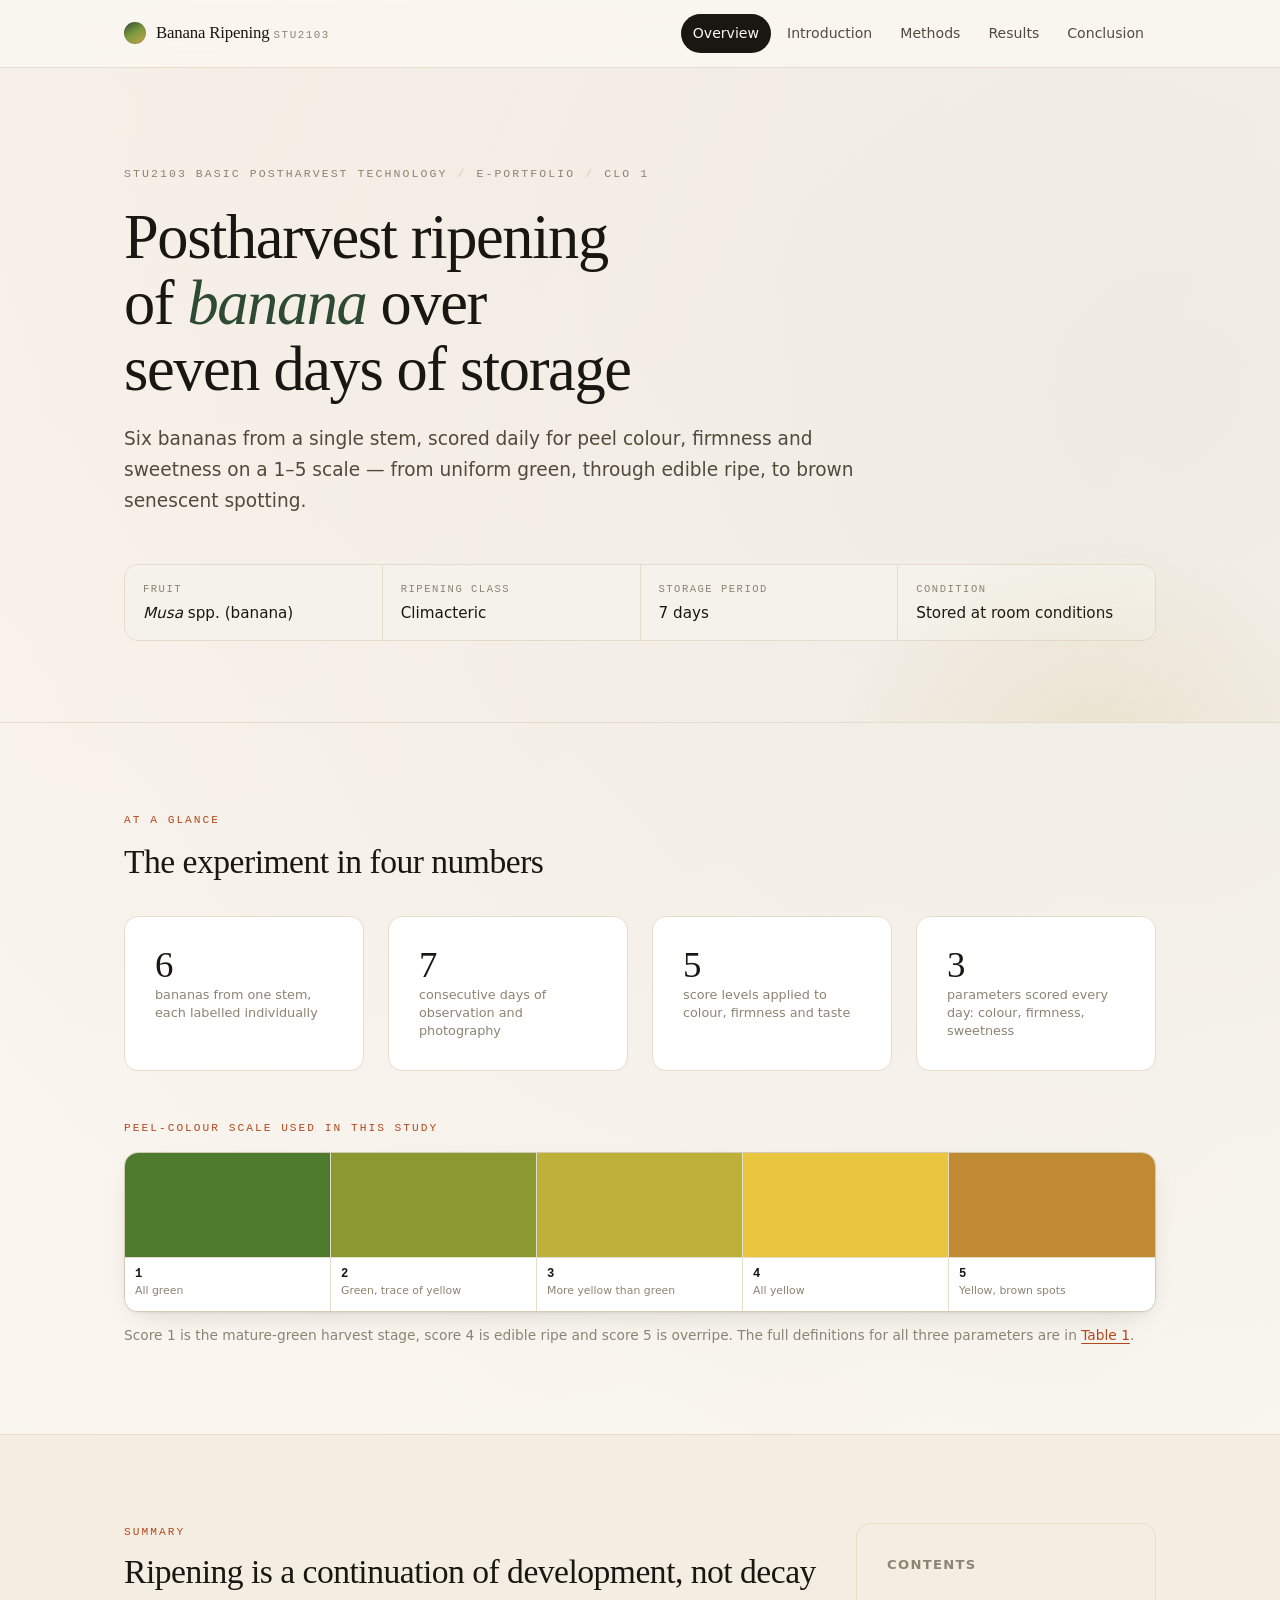
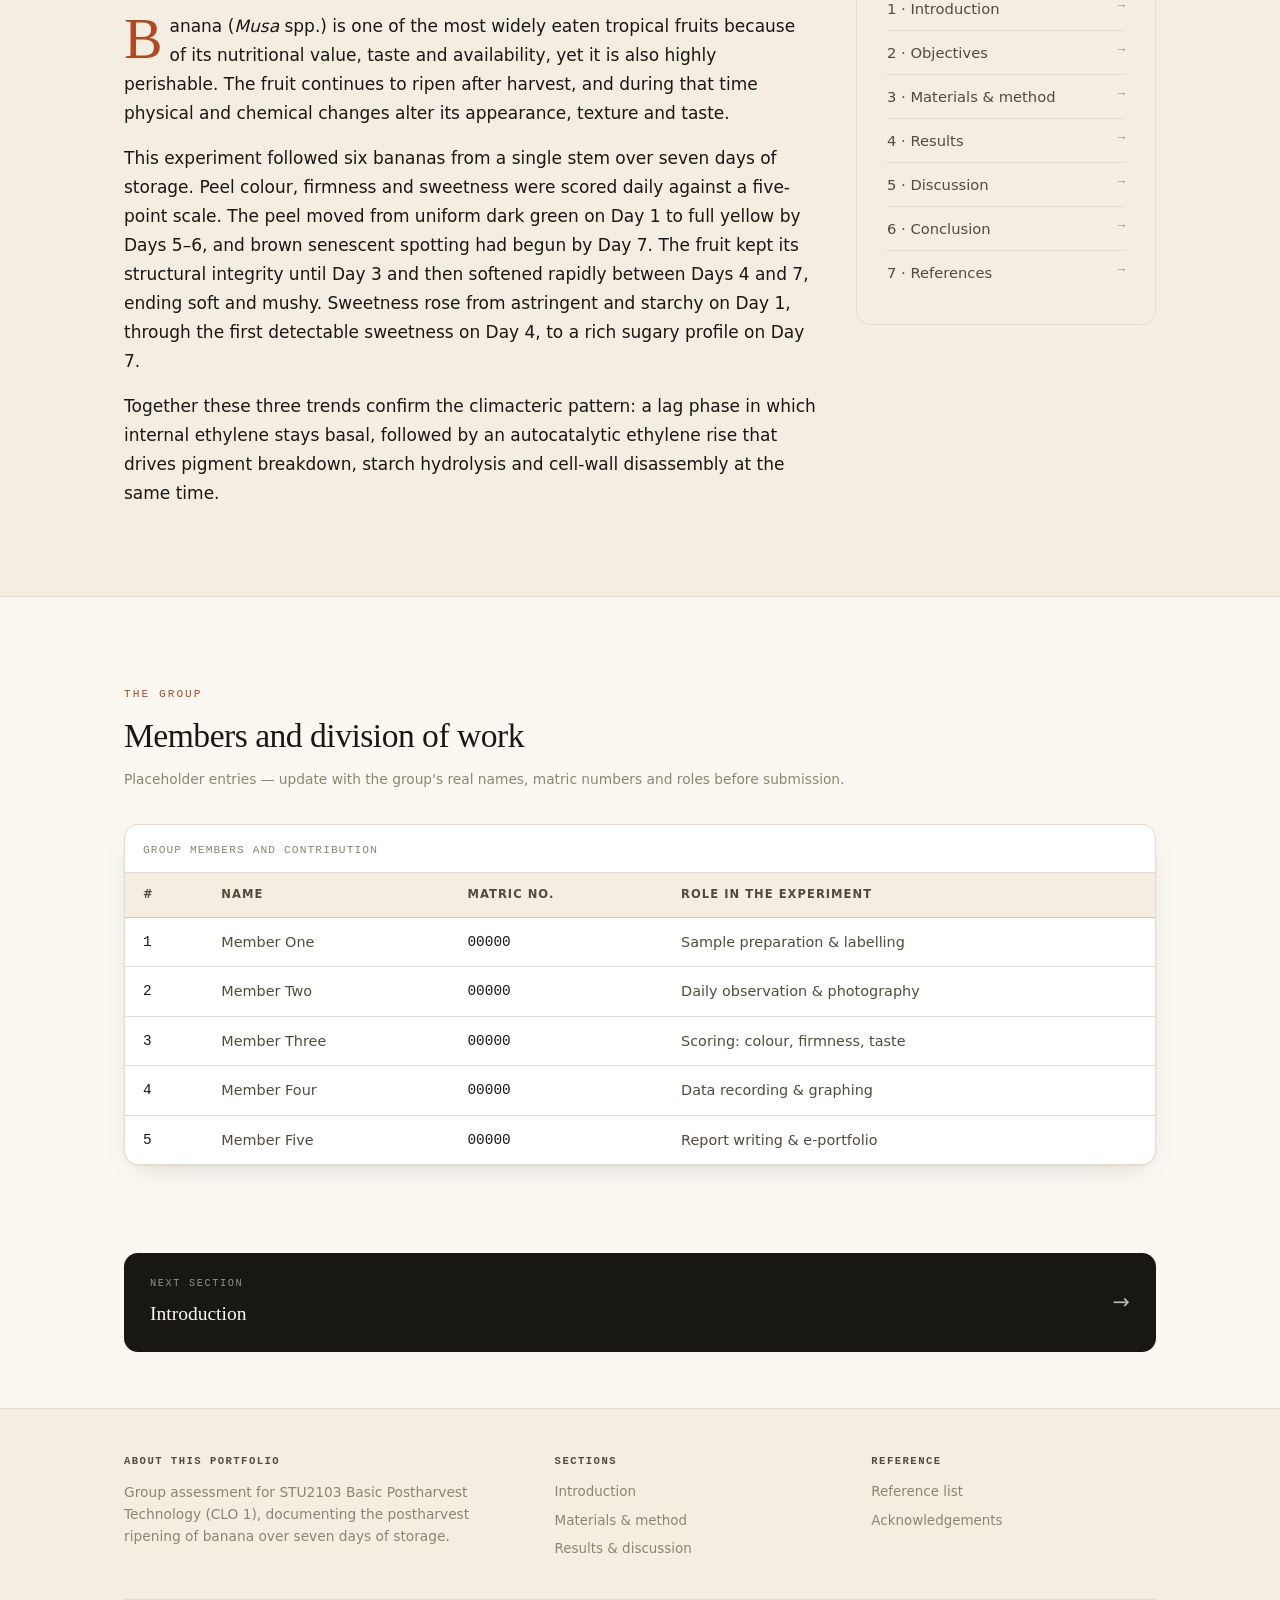
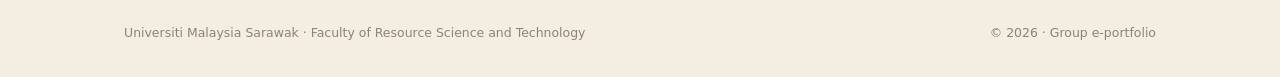
==== commit 29868b99: "updated content" ====
--- a/index.html
+++ b/index.html
@@ -3,38 +3,29 @@
 <head>
   <meta charset="utf-8">
   <meta name="viewport" content="width=device-width, initial-scale=1">
-  <title>Ripening of the Cavendish banana · STU2103 E-Portfolio</title>
-  <meta name="description" content="E-Portfolio documenting the ripening of a climacteric fruit from mature-green to edible-ripe, STU2103 Basic Postharvest Technology.">
-
-  <!-- Favicon (small inline illustration — safe to delete) -->
-  <link rel="icon" href="assets/img/favicon.svg" type="image/svg+xml">
-
-  <!-- Shared stylesheet. All colours/fonts are variables at the top of the file. -->
+  <title>Postharvest ripening of banana · STU2103 E-Portfolio</title>
+  <meta name="description" content="E-portfolio documenting the postharvest ripening of banana over seven days of storage, STU2103 Basic Postharvest Technology.">
+
   <!-- Marks the document as JS-enabled so the scroll-reveal animation can start
        from a hidden state. Remove this line and everything simply stays visible. -->
   <script>document.documentElement.classList.add('js');</script>
 
+  <link rel="icon" href="assets/img/favicon.svg" type="image/svg+xml">
   <link rel="stylesheet" href="assets/css/style.css">
 </head>
 
-<!-- data-page="home" tells site.js which nav link to highlight -->
 <body data-page="home">
 
-  <!-- ======================================================================
-       NAVIGATION — copy this block identically to every page.
-       Only the <body data-page="..."> value changes per page.
-       ==================================================================== -->
+  <!-- NAV — identical on every page -->
   <nav class="nav" aria-label="Main">
     <div class="nav__inner">
       <a class="brand" href="index.html">
         <span class="brand__mark" aria-hidden="true"></span>
-        <span>Ripening Study <span class="brand__code">STU2103</span></span>
+        <span>Banana Ripening <span class="brand__code">STU2103</span></span>
       </a>
-
       <button class="nav__toggle" type="button" aria-label="Toggle menu" aria-expanded="false">
         <span></span><span></span><span></span>
       </button>
-
       <ul class="nav__links">
         <li><a href="index.html"        data-page="home">Overview</a></li>
         <li><a href="introduction.html" data-page="introduction">Introduction</a></li>
@@ -45,46 +36,40 @@
     </div>
   </nav>
 
-  <!-- ======================================================================
-       HERO
-       ==================================================================== -->
+  <!-- HERO -->
   <header class="hero">
     <div class="wrap">
       <p class="kicker">
         STU2103 Basic Postharvest Technology
-        <span class="kicker__sep">/</span> E-Portfolio 1
+        <span class="kicker__sep">/</span> E-Portfolio
         <span class="kicker__sep">/</span> CLO 1
       </p>
 
       <h1 class="display">
-        Ripening of the <em>Cavendish banana</em> from
-        <span style="white-space:nowrap">mature-green</span> to edible-ripe
+        Postharvest ripening of <em>banana</em> over seven days of storage
       </h1>
 
       <p class="lede">
-        A seven-day postharvest experiment documenting the climacteric ripening of
-        <span class="sci" data-fill="fruit.scientific">Musa acuminata</span> using one fixed
-        five-point scale for peel colour, firmness and sweetness, supported by daily photographs
-        and destructive sampling at the early, intermediate and overripe stages.
+        Six bananas from a single stem, scored daily for peel colour, firmness and sweetness on a
+        1–5 scale — from uniform green, through edible ripe, to brown senescent spotting.
       </p>
 
-      <!-- Key facts. Values annotated with data-fill are pulled from data.js -->
       <dl class="meta-grid">
         <div>
           <dt>Fruit</dt>
-          <dd data-fill="fruit.common">Cavendish banana</dd>
+          <dd><span class="sci">Musa</span> spp. (banana)</dd>
         </div>
         <div>
           <dt>Ripening class</dt>
           <dd data-fill="fruit.ripeningClass">Climacteric</dd>
         </div>
         <div>
-          <dt>Observation period</dt>
-          <dd><span data-fill="fruit.durationDays">7</span> days, daily</dd>
-        </div>
-        <div>
-          <dt>Storage condition</dt>
-          <dd data-fill="fruit.storage">Ambient room temperature</dd>
+          <dt>Storage period</dt>
+          <dd><span data-fill="fruit.durationDays">7</span> days</dd>
+        </div>
+        <div>
+          <dt>Condition</dt>
+          <dd data-fill="fruit.storage">Stored at room conditions</dd>
         </div>
       </dl>
     </div>
@@ -92,20 +77,22 @@
 
   <main>
 
-    <!-- ====================================================================
-         AT A GLANCE
-         ================================================================== -->
+    <!-- AT A GLANCE -->
     <section class="section">
       <div class="wrap">
         <div class="section-head">
           <p class="eyebrow">At a glance</p>
-          <h2 class="h2">What this portfolio shows</h2>
+          <h2 class="h2">The experiment in four numbers</h2>
         </div>
 
         <div class="grid grid--4">
           <div class="card card--flat stat">
+            <span class="stat__value" data-fill="fruit.samples">6</span>
+            <span class="stat__label">bananas from one stem, each labelled individually</span>
+          </div>
+          <div class="card card--flat stat">
             <span class="stat__value" data-fill="fruit.durationDays">7</span>
-            <span class="stat__label">consecutive days of observation, from harvest maturity to overripe</span>
+            <span class="stat__label">consecutive days of observation and photography</span>
           </div>
           <div class="card card--flat stat">
             <span class="stat__value">5</span>
@@ -113,82 +100,70 @@
           </div>
           <div class="card card--flat stat">
             <span class="stat__value">3</span>
-            <span class="stat__label">destructive samples — early, intermediate and overripe pulp</span>
-          </div>
-          <div class="card card--flat stat">
-            <span class="stat__value">5</span>
-            <span class="stat__label">fingers from a single bunch: two observed daily, three cut</span>
-          </div>
-        </div>
-
-        <!-- Signature visual: the peel-colour progression ------------- -->
+            <span class="stat__label">parameters scored every day: colour, firmness, sweetness</span>
+          </div>
+        </div>
+
+        <!-- Signature visual: the peel-colour scale -->
         <div style="margin-top:48px">
-          <p class="eyebrow" style="margin-bottom:14px">Peel-colour index used in this study</p>
+          <p class="eyebrow" style="margin-bottom:14px">Peel-colour scale used in this study</p>
           <div data-render="spectrum"></div>
           <p class="small" style="margin-top:12px">
-            Stage 1 is the mature-green harvest index; stage 4 is edible-ripe; stage 5 marks the
-            onset of overripening. The scale is defined in full in the
-            <a href="methods.html#scales">materials and methods</a>.
+            Score 1 is the mature-green harvest stage, score 4 is edible ripe and score 5 is
+            overripe. The full definitions for all three parameters are in
+            <a href="results.html#scales">Table 1</a>.
           </p>
         </div>
       </div>
     </section>
 
-    <!-- ====================================================================
-         ABSTRACT
-         ================================================================== -->
+    <!-- ABSTRACT -->
     <section class="section section--band">
       <div class="wrap">
         <div class="grid grid--sidebar">
           <div class="prose">
-            <p class="eyebrow">Abstract</p>
-            <h2 class="h2" style="margin:10px 0 20px">Ripening is an ethylene-driven programme, not decay</h2>
+            <p class="eyebrow">Summary</p>
+            <h2 class="h2" style="margin:10px 0 20px">Ripening is a continuation of development, not decay</h2>
 
             <p class="dropcap">
-              Bananas are harvested at the mature-green stage and ripen after harvest because
-              they are climacteric: a small autocatalytic burst of ethylene triggers a coordinated
-              sequence of physiological changes — chlorophyll degradation, starch hydrolysis,
-              cell-wall disassembly and volatile synthesis — that convert a hard, starchy,
-              astringent fruit into a soft, sweet, aromatic one. This portfolio documents that
-              sequence as it occurs in five Cavendish fingers held at ambient room temperature.
+              Banana (<span class="sci">Musa</span> spp.) is one of the most widely eaten tropical
+              fruits because of its nutritional value, taste and availability, yet it is also highly
+              perishable. The fruit continues to ripen after harvest, and during that time physical
+              and chemical changes alter its appearance, texture and taste.
             </p>
             <p>
-              The fingers were scored daily for peel colour, firmness and sweetness on a single
-              five-point scale and photographed under identical lighting. Peel colour advanced from
-              1 to 5 over seven days, holding for two days before the autocatalytic phase and
-              reaching brown spotting by Day 7. The firmness score rose from 1 to 5 — the fruit
-              went from very hard to mushy — and sweetness rose from 1 to 5 between the first and
-              third destructive samples, from astringent and starchy to very sweet.
+              This experiment followed six bananas from a single stem over seven days of storage.
+              Peel colour, firmness and sweetness were scored daily against a five-point scale.
+              The peel moved from uniform dark green on Day 1 to full yellow by Days 5–6, and brown
+              senescent spotting had begun by Day 7. The fruit kept its structural integrity until
+              Day 3 and then softened rapidly between Days 4 and 7, ending soft and mushy.
+              Sweetness rose from astringent and starchy on Day 1, through the first detectable
+              sweetness on Day 4, to a rich sugary profile on Day 7.
             </p>
             <p>
-              The results are consistent with the accepted model of climacteric ripening and
-              illustrate why maturity indices at harvest, temperature management and ethylene
-              control are the three levers available to anyone handling this crop after harvest.
+              Together these three trends confirm the climacteric pattern: a lag phase in which
+              internal ethylene stays basal, followed by an autocatalytic ethylene rise that drives
+              pigment breakdown, starch hydrolysis and cell-wall disassembly at the same time.
             </p>
           </div>
 
-          <!-- Sidebar: contents ------------------------------------- -->
           <aside class="card card--tint" style="align-self:start">
             <h4 class="h4">Contents</h4>
             <ul class="toc">
-              <li><a href="introduction.html">Introduction <span>01</span></a></li>
-              <li><a href="methods.html#objective">Objective <span>02</span></a></li>
-              <li><a href="methods.html#materials">Materials <span>02</span></a></li>
-              <li><a href="methods.html#procedure">Procedure <span>02</span></a></li>
-              <li><a href="results.html#observations">Observations <span>03</span></a></li>
-              <li><a href="results.html#gallery">Photographic record <span>03</span></a></li>
-              <li><a href="results.html#discussion">Discussion <span>03</span></a></li>
-              <li><a href="conclusion.html">Conclusion <span>04</span></a></li>
-              <li><a href="conclusion.html#references">References <span>04</span></a></li>
+              <li><a href="introduction.html">1 · Introduction <span>→</span></a></li>
+              <li><a href="methods.html#objectives">2 · Objectives <span>→</span></a></li>
+              <li><a href="methods.html#materials">3 · Materials &amp; method <span>→</span></a></li>
+              <li><a href="results.html">4 · Results <span>→</span></a></li>
+              <li><a href="results.html#discussion">5 · Discussion <span>→</span></a></li>
+              <li><a href="conclusion.html">6 · Conclusion <span>→</span></a></li>
+              <li><a href="conclusion.html#references">7 · References <span>→</span></a></li>
             </ul>
           </aside>
         </div>
       </div>
     </section>
 
-    <!-- ====================================================================
-         GROUP
-         ================================================================== -->
+    <!-- GROUP -->
     <section class="section" id="group">
       <div class="wrap">
         <div class="section-head">
@@ -204,14 +179,10 @@
       </div>
     </section>
 
-    <!-- Next page link (rendered by site.js) -->
     <div class="wrap" style="padding-bottom:56px"><div data-render="next"></div></div>
 
   </main>
 
-  <!-- ======================================================================
-       FOOTER — copy identically to every page
-       ==================================================================== -->
   <footer class="footer">
     <div class="wrap">
       <div class="footer__grid">
@@ -219,14 +190,14 @@
           <h5>About this portfolio</h5>
           <p class="small" style="margin:0">
             Group assessment for STU2103 Basic Postharvest Technology (CLO 1), documenting the
-            ripening of a climacteric fruit from mature-green to edible-ripe.
+            postharvest ripening of banana over seven days of storage.
           </p>
         </div>
         <div>
           <h5>Sections</h5>
           <ul>
             <li><a href="introduction.html">Introduction</a></li>
-            <li><a href="methods.html">Objective &amp; methods</a></li>
+            <li><a href="methods.html">Materials &amp; method</a></li>
             <li><a href="results.html">Results &amp; discussion</a></li>
           </ul>
         </div>
@@ -245,7 +216,6 @@
     </div>
   </footer>
 
-  <!-- data.js must load BEFORE site.js -->
   <script src="assets/js/data.js"></script>
   <script src="assets/js/site.js"></script>
 </body>
